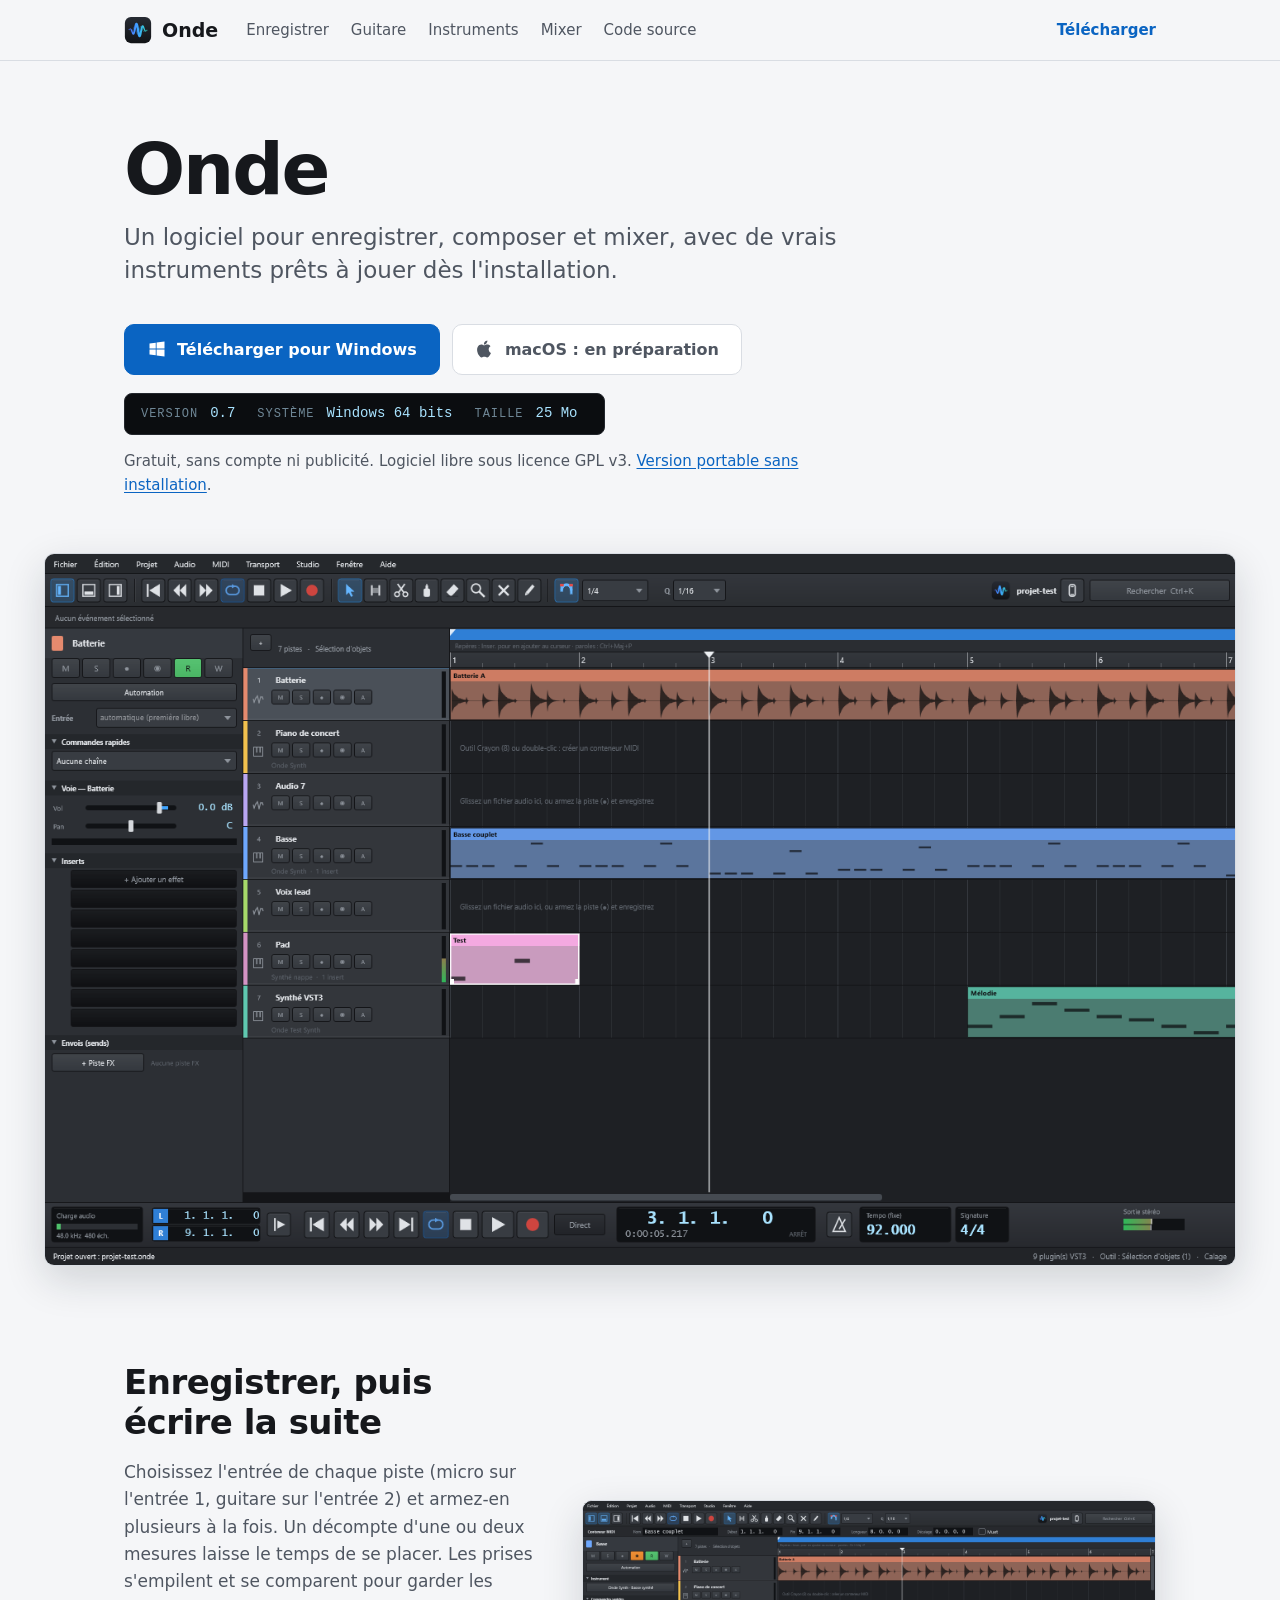
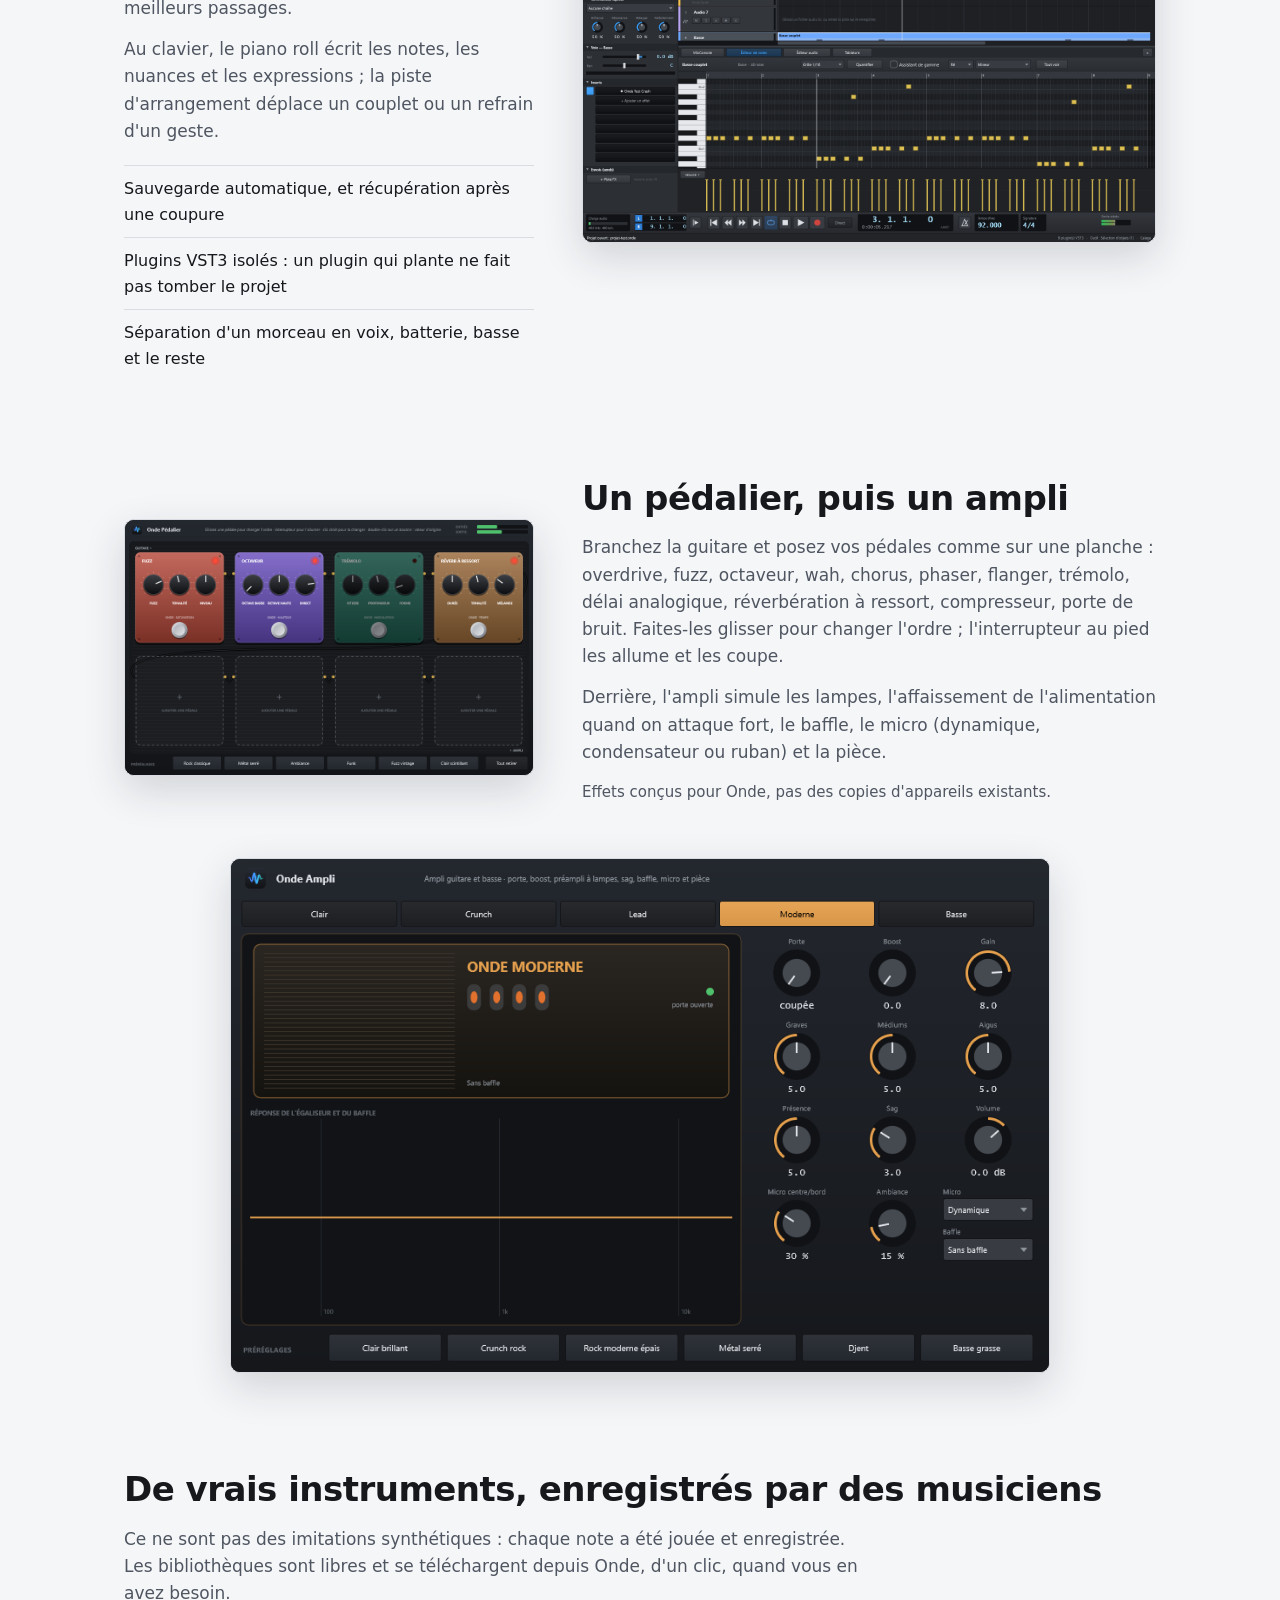
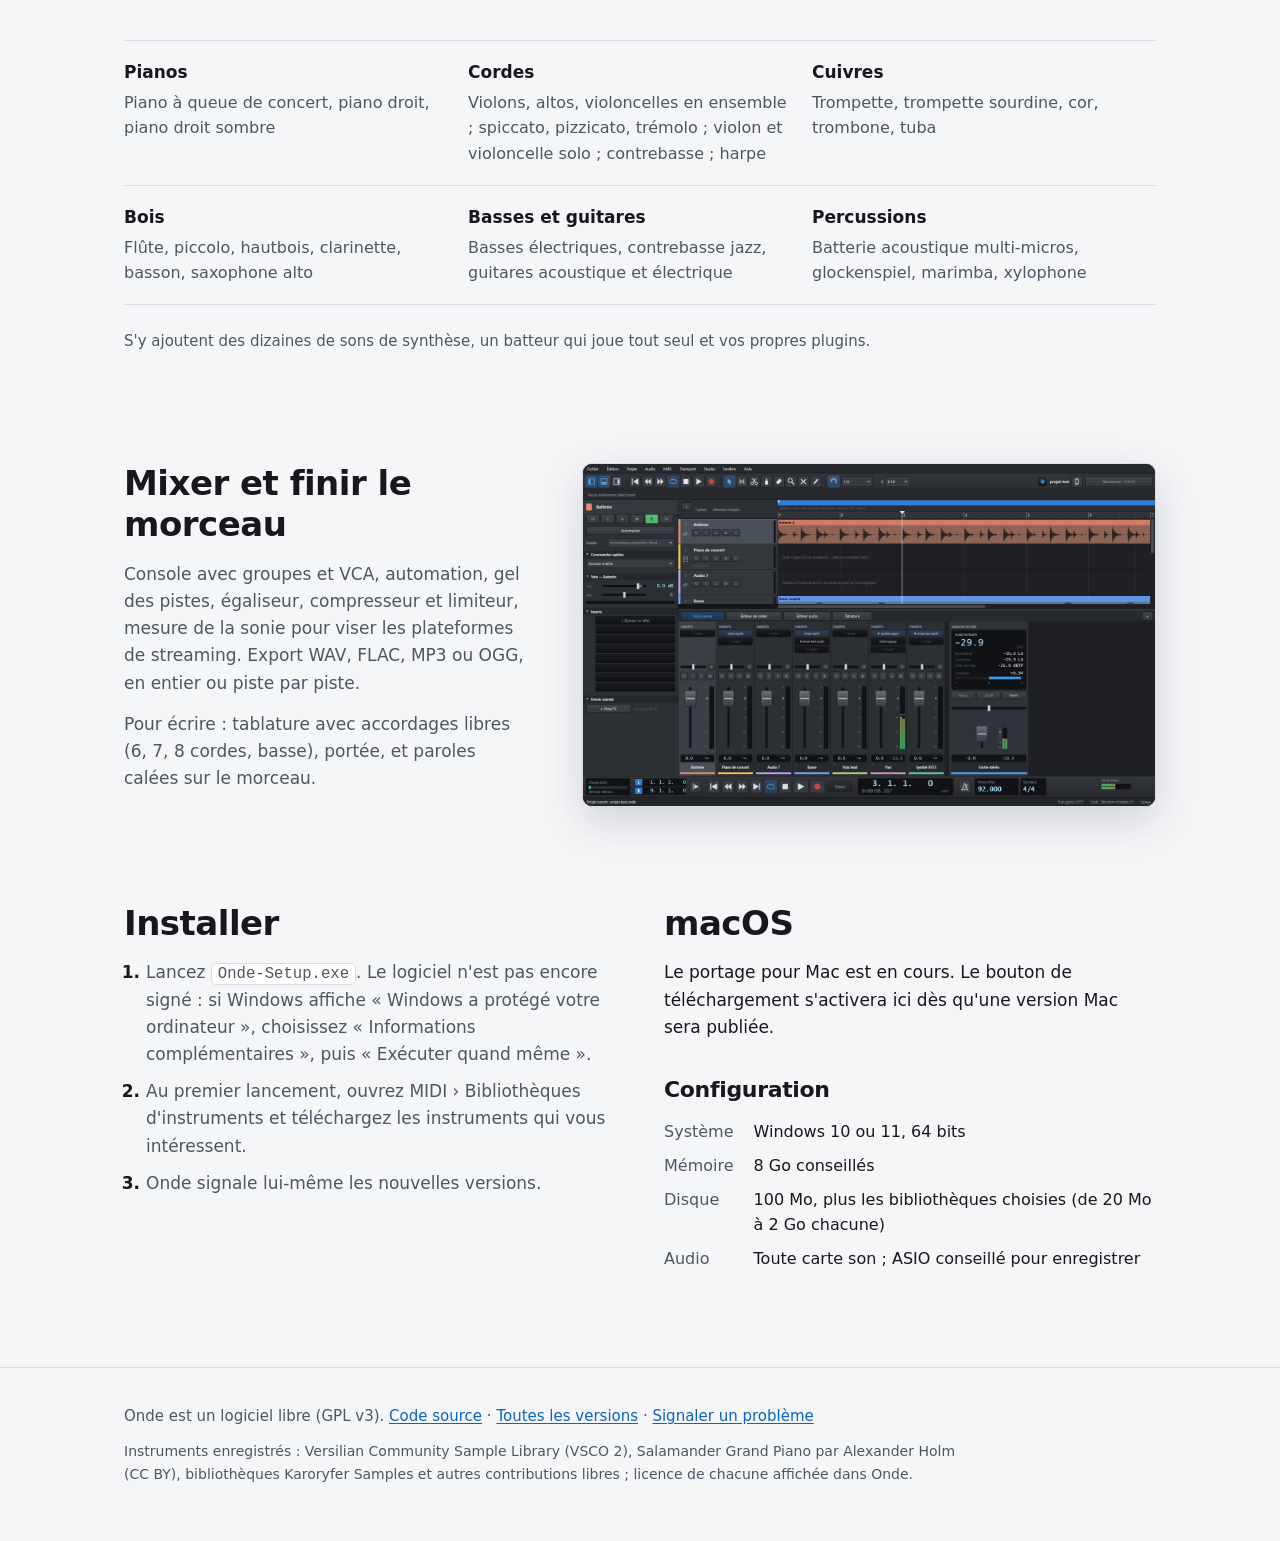
==== site/index.html @ ce25ace5 "Onde 0.7 : pédalier, ampli plus réaliste, instruments réels, page de téléchargement - Onde Pédalier " ====
<!doctype html>
<html lang="fr">
<head>
<meta charset="utf-8">
<meta name="viewport" content="width=device-width, initial-scale=1">
<meta http-equiv="Content-Security-Policy" content="default-src 'none'; script-src 'self'; style-src 'self'; img-src 'self'; connect-src https://api.github.com; base-uri 'none'; form-action 'none'">
<meta name="referrer" content="no-referrer">
<meta name="color-scheme" content="dark light">
<title>Onde · logiciel de musique libre pour Windows et macOS</title>
<meta name="description" content="Onde est un logiciel de musique libre et gratuit : enregistrement, piano roll, mixage, vrais instruments enregistrés, ampli et pédalier guitare, batteur, tablature.">
<meta property="og:title" content="Onde · logiciel de musique libre">
<meta property="og:description" content="Enregistrer, composer et mixer, avec de vrais instruments prêts à jouer. Gratuit et libre.">
<meta property="og:image" content="images/arrangement.png">
<link rel="icon" type="image/svg+xml" href="images/logo.svg">
<link rel="icon" type="image/png" sizes="32x32" href="images/logo-32.png">
<link rel="apple-touch-icon" href="images/logo-192.png">
<link rel="stylesheet" href="site.css">
<script src="site.js" defer></script>
</head>
<body>
<a class="skip" href="#contenu">Aller au contenu</a>

<header class="bar">
  <div class="wrap bar-in">
    <a class="brand" href="#haut" aria-label="Onde, haut de la page">
      <img src="images/logo.svg" width="28" height="28" alt="">
      <span>Onde</span>
    </a>
    <nav aria-label="Sections">
      <a href="#enregistrer">Enregistrer</a>
      <a href="#guitare">Guitare</a>
      <a href="#instruments">Instruments</a>
      <a href="#mixer">Mixer</a>
      <a href="https://github.com/SkaiKruw/daw-waveform-en-mieux" rel="noopener">Code source</a>
    </nav>
    <a class="bar-cta" href="#telecharger">Télécharger</a>
  </div>
</header>

<main id="contenu">
  <section class="hero" id="haut">
    <div class="wrap">
      <h1>Onde</h1>
      <p class="tagline">Un logiciel pour enregistrer, composer et mixer, avec de vrais instruments prêts à jouer dès l'installation.</p>

      <div class="get" id="telecharger">
        <div class="get-actions">
          <a class="button primary" id="win-btn" href="https://github.com/SkaiKruw/daw-waveform-en-mieux/releases/latest" rel="noopener">
            <svg aria-hidden="true" viewBox="0 0 24 24"><path d="M3 5.5 10.5 4.4v7.1H3zM11.5 4.3 21 3v8.5h-9.5zM3 12.5h7.5v7.1L3 18.5zM11.5 12.5H21V21l-9.5-1.3z"/></svg>
            <span>Télécharger pour Windows</span>
          </a>
          <a class="button" id="mac-btn" href="#mac">
            <svg aria-hidden="true" viewBox="0 0 24 24"><path d="M16.4 12.6c0-2.6 2.1-3.8 2.2-3.9-1.2-1.8-3.1-2-3.7-2-1.6-.2-3.1.9-3.9.9-.8 0-2-.9-3.4-.9-1.7 0-3.3 1-4.2 2.6-1.8 3.1-.5 7.7 1.3 10.2.9 1.2 1.9 2.6 3.2 2.6 1.3-.1 1.8-.8 3.3-.8 1.6 0 2 .8 3.4.8 1.4 0 2.3-1.3 3.1-2.5 1-1.4 1.4-2.8 1.4-2.9 0 0-2.7-1-2.7-4.1zM13.8 5c.7-.9 1.2-2 1-3.2-1 .1-2.3.7-3 1.6-.7.8-1.2 2-1.1 3.1 1.2.1 2.3-.6 3.1-1.5z"/></svg>
            <span id="mac-label">macOS : en préparation</span>
          </a>
        </div>
        <div class="lcd" aria-live="polite">
          <span class="lcd-key">VERSION</span><span class="lcd-val" id="rel-version">0.7</span>
          <span class="lcd-key">SYSTÈME</span><span class="lcd-val">Windows 64 bits</span>
          <span class="lcd-key">TAILLE</span><span class="lcd-val" id="rel-size">25 Mo</span>
          <span class="lcd-key" id="rel-date-key" hidden>PUBLIÉE</span><span class="lcd-val" id="rel-date" hidden></span>
        </div>
        <p class="fine">Gratuit, sans compte ni publicité. Logiciel libre sous licence GPL v3.
          <a id="win-zip" href="https://github.com/SkaiKruw/daw-waveform-en-mieux/releases/latest" rel="noopener">Version portable sans installation</a>.</p>
      </div>
    </div>
    <div class="wrap wide">
      <img class="shot" src="images/arrangement.png" width="1440" height="860"
           alt="Fenêtre principale d'Onde : pistes de batterie, basse, guitare et voix, régions colorées sur la ligne de temps, barre de transport en haut.">
    </div>
  </section>

  <section class="feature" id="enregistrer" aria-labelledby="t-enr">
    <div class="wrap split">
      <div class="text">
        <h2 id="t-enr">Enregistrer, puis écrire la suite</h2>
        <p>Choisissez l'entrée de chaque piste (micro sur l'entrée 1, guitare sur l'entrée 2) et armez-en plusieurs à la fois. Un décompte d'une ou deux mesures laisse le temps de se placer. Les prises s'empilent et se comparent pour garder les meilleurs passages.</p>
        <p>Au clavier, le piano roll écrit les notes, les nuances et les expressions ; la piste d'arrangement déplace un couplet ou un refrain d'un geste.</p>
        <ul class="facts">
          <li>Sauvegarde automatique, et récupération après une coupure</li>
          <li>Plugins VST3 isolés : un plugin qui plante ne fait pas tomber le projet</li>
          <li>Séparation d'un morceau en voix, batterie, basse et le reste</li>
        </ul>
      </div>
      <img class="shot" src="images/piano-roll.png" width="1440" height="860" loading="lazy"
           alt="Piano roll d'Onde : notes d'une mélodie sur une grille, vélocités en dessous.">
    </div>
  </section>

  <section class="feature" id="guitare" aria-labelledby="t-gtr">
    <div class="wrap split reverse">
      <div class="text">
        <h2 id="t-gtr">Un pédalier, puis un ampli</h2>
        <p>Branchez la guitare et posez vos pédales comme sur une planche : overdrive, fuzz, octaveur, wah, chorus, phaser, flanger, trémolo, délai analogique, réverbération à ressort, compresseur, porte de bruit. Faites-les glisser pour changer l'ordre ; l'interrupteur au pied les allume et les coupe.</p>
        <p>Derrière, l'ampli simule les lampes, l'affaissement de l'alimentation quand on attaque fort, le baffle, le micro (dynamique, condensateur ou ruban) et la pièce.</p>
        <p class="note">Effets conçus pour Onde, pas des copies d'appareils existants.</p>
      </div>
      <img class="shot" src="images/pedalier.png" width="960" height="600" loading="lazy"
           alt="Onde Pédalier : quatre pédales reliées par des câbles (fuzz, octaveur, trémolo éteint, réverbération à ressort) et quatre emplacements libres.">
    </div>
    <div class="wrap">
      <img class="shot narrow" src="images/ampli.png" width="940" height="590" loading="lazy"
           alt="Onde Ampli : modèles Clair, Crunch, Lead, Moderne et Basse, façade avec lampes, boutons de gain, égaliseur, sag, micro et ambiance.">
    </div>
  </section>

  <section class="feature" id="instruments" aria-labelledby="t-ins">
    <div class="wrap">
      <h2 id="t-ins">De vrais instruments, enregistrés par des musiciens</h2>
      <p class="lead">Ce ne sont pas des imitations synthétiques : chaque note a été jouée et enregistrée. Les bibliothèques sont libres et se téléchargent depuis Onde, d'un clic, quand vous en avez besoin.</p>
      <div class="families">
        <div><h3>Pianos</h3><p>Piano à queue de concert, piano droit, piano droit sombre</p></div>
        <div><h3>Cordes</h3><p>Violons, altos, violoncelles en ensemble ; spiccato, pizzicato, trémolo ; violon et violoncelle solo ; contrebasse ; harpe</p></div>
        <div><h3>Cuivres</h3><p>Trompette, trompette sourdine, cor, trombone, tuba</p></div>
        <div><h3>Bois</h3><p>Flûte, piccolo, hautbois, clarinette, basson, saxophone alto</p></div>
        <div><h3>Basses et guitares</h3><p>Basses électriques, contrebasse jazz, guitares acoustique et électrique</p></div>
        <div><h3>Percussions</h3><p>Batterie acoustique multi-micros, glockenspiel, marimba, xylophone</p></div>
      </div>
      <p class="note">S'y ajoutent des dizaines de sons de synthèse, un batteur qui joue tout seul et vos propres plugins.</p>
    </div>
  </section>

  <section class="feature" id="mixer" aria-labelledby="t-mix">
    <div class="wrap split">
      <div class="text">
        <h2 id="t-mix">Mixer et finir le morceau</h2>
        <p>Console avec groupes et VCA, automation, gel des pistes, égaliseur, compresseur et limiteur, mesure de la sonie pour viser les plateformes de streaming. Export WAV, FLAC, MP3 ou OGG, en entier ou piste par piste.</p>
        <p>Pour écrire : tablature avec accordages libres (6, 7, 8 cordes, basse), portée, et paroles calées sur le morceau.</p>
      </div>
      <img class="shot" src="images/mixeur.png" width="1440" height="860" loading="lazy"
           alt="Console de mixage d'Onde : tranches avec vumètres, faders, envois et effets.">
    </div>
  </section>

  <section class="install" aria-labelledby="t-inst">
    <div class="wrap split top">
      <div>
        <h2 id="t-inst">Installer</h2>
        <ol>
          <li>Lancez <code>Onde-Setup.exe</code>. Le logiciel n'est pas encore signé : si Windows affiche « Windows a protégé votre ordinateur », choisissez « Informations complémentaires », puis « Exécuter quand même ».</li>
          <li>Au premier lancement, ouvrez MIDI › Bibliothèques d'instruments et téléchargez les instruments qui vous intéressent.</li>
          <li>Onde signale lui-même les nouvelles versions.</li>
        </ol>
        <p class="note" id="checksum"></p>
      </div>
      <div id="mac">
        <h2>macOS</h2>
        <p id="mac-text">Le portage pour Mac est en cours. Le bouton de téléchargement s'activera ici dès qu'une version Mac sera publiée.</p>
        <h2 class="sp">Configuration</h2>
        <dl class="specs">
          <dt>Système</dt><dd>Windows 10 ou 11, 64 bits</dd>
          <dt>Mémoire</dt><dd>8 Go conseillés</dd>
          <dt>Disque</dt><dd>100 Mo, plus les bibliothèques choisies (de 20 Mo à 2 Go chacune)</dd>
          <dt>Audio</dt><dd>Toute carte son ; ASIO conseillé pour enregistrer</dd>
        </dl>
      </div>
    </div>
  </section>
</main>

<footer>
  <div class="wrap foot">
    <p>Onde est un logiciel libre (GPL v3). <a href="https://github.com/SkaiKruw/daw-waveform-en-mieux" rel="noopener">Code source</a> · <a href="https://github.com/SkaiKruw/daw-waveform-en-mieux/releases" rel="noopener">Toutes les versions</a> · <a href="https://github.com/SkaiKruw/daw-waveform-en-mieux/issues" rel="noopener">Signaler un problème</a></p>
    <p class="credits">Instruments enregistrés : Versilian Community Sample Library (VSCO 2), Salamander Grand Piano par Alexander Holm (CC BY), bibliothèques Karoryfer Samples et autres contributions libres ; licence de chacune affichée dans Onde.</p>
  </div>
</footer>
</body>
</html>
---- site/site.css ----
/* Onde : page de téléchargement. Couleurs reprises du logiciel (thème sombre par défaut, clair si le système le demande). */
:root {
  --surface: #111316;      /* fond */
  --raised: #1b1e23;       /* blocs */
  --line: #2c3037;
  --text: #e8eaed;
  --text-2: #a3a9b2;
  --accent: #3fa4ff;       /* liens, action principale */
  --on-accent: #06121f;
  --lcd-bg: #0b0d10;
  --lcd: #a9e3ff;          /* chiffres de l'afficheur, comme le compteur d'Onde */
  --lcd-key: #6f8796;
  --shadow: 0 18px 50px rgba(0, 0, 0, .45);
  color-scheme: dark;
}
@media (prefers-color-scheme: light) {
  :root {
    --surface: #f5f6f8;
    --raised: #ffffff;
    --line: #d9dde3;
    --text: #16181c;
    --text-2: #4f5661;
    --accent: #0a64c2;
    --on-accent: #ffffff;
    --shadow: 0 14px 40px rgba(20, 30, 45, .16);
    color-scheme: light;
  }
}
@media (prefers-contrast: more) {
  :root { --text-2: var(--text); --line: var(--text-2); }
}

* { box-sizing: border-box; }
html { scroll-behavior: smooth; scroll-padding-top: 72px; }
@media (prefers-reduced-motion: reduce) { html { scroll-behavior: auto; } }
body {
  margin: 0;
  background: var(--surface);
  color: var(--text);
  font: 17px/1.6 "Segoe UI Variable Text", "Segoe UI", -apple-system, BlinkMacSystemFont, system-ui, sans-serif;
  -webkit-text-size-adjust: 100%;
}
img { max-width: 100%; height: auto; display: block; }
a { color: var(--accent); text-underline-offset: 2px; }
a:hover { text-decoration-thickness: 2px; }
:focus-visible { outline: 3px solid var(--accent); outline-offset: 3px; border-radius: 4px; }
code { font: .92em ui-monospace, "Cascadia Mono", Consolas, monospace; background: var(--raised); border: 1px solid var(--line); padding: 1px 6px; border-radius: 5px; }

.wrap { max-width: 1080px; margin: 0 auto; padding: 0 24px; }
.wrap.wide { max-width: 1240px; }
@media (max-width: 600px) { .wrap { padding: 0 16px; } }

.skip { position: absolute; left: 12px; top: -60px; background: var(--accent); color: var(--on-accent); padding: 8px 14px; border-radius: 8px; z-index: 10; }
.skip:focus { top: 12px; }

/* Barre du haut */
.bar { position: sticky; top: 0; z-index: 5; background: var(--surface); border-bottom: 1px solid var(--line); }
.bar-in { display: flex; align-items: center; gap: 28px; height: 60px; }
.brand { display: flex; align-items: center; gap: 10px; color: var(--text); text-decoration: none; font-weight: 650; font-size: 19px; }
.bar nav { display: flex; gap: 22px; font-size: 15px; }
.bar nav a { color: var(--text-2); text-decoration: none; }
.bar nav a:hover { color: var(--text); }
.bar-cta { margin-left: auto; font-size: 15px; font-weight: 600; text-decoration: none; }
@media (max-width: 860px) { .bar nav { display: none; } }

/* En-tête */
.hero { padding: 72px 0 0; }
.hero h1 { font-size: clamp(44px, 7vw, 72px); line-height: 1; letter-spacing: -0.03em; margin: 0 0 16px; font-weight: 700; }
.tagline { font-size: clamp(19px, 2.2vw, 23px); line-height: 1.45; color: var(--text-2); max-width: 34em; margin: 0 0 36px; }

.get { margin-bottom: 56px; }
.get-actions { display: flex; flex-wrap: wrap; gap: 12px; margin-bottom: 18px; }
.button {
  display: inline-flex; align-items: center; gap: 10px; min-height: 48px; padding: 12px 22px;
  border-radius: 10px; border: 1px solid var(--line); background: var(--raised); color: var(--text);
  font-weight: 600; font-size: 16px; text-decoration: none;
}
.button svg { width: 20px; height: 20px; fill: currentColor; flex: none; }
.button:hover { border-color: var(--text-2); }
.button.primary { background: var(--accent); border-color: var(--accent); color: var(--on-accent); }
.button.primary:hover { filter: brightness(1.07); }
.button[aria-disabled="true"] { color: var(--text-2); }
@media (max-width: 520px) { .button { width: 100%; justify-content: center; } }

/* L'afficheur : même allure que le compteur du logiciel */
.lcd {
  display: inline-grid; grid-auto-flow: column; grid-template-rows: auto; align-items: baseline; gap: 4px 12px;
  background: var(--lcd-bg); border: 1px solid #23272d; border-radius: 8px; padding: 10px 16px;
  font: 14px/1.4 ui-monospace, "Cascadia Mono", Consolas, monospace;
}
.lcd-key { color: var(--lcd-key); font-size: 12px; letter-spacing: .08em; }
.lcd-val { color: var(--lcd); margin-right: 10px; }
@media (max-width: 600px) { .lcd { display: grid; grid-auto-flow: row; grid-template-columns: auto 1fr; } .lcd-val { margin-right: 0; } }
.lcd-val { white-space: nowrap; }
.fine { font-size: 15px; color: var(--text-2); margin: 14px 0 0; max-width: 46em; }

.shot { border-radius: 10px; border: 1px solid var(--line); box-shadow: var(--shadow); background: #1e2024; }
.shot.narrow { max-width: 820px; margin: 40px auto 0; }

/* Sections */
.feature, .install { padding: 96px 0 0; }
.install { padding-bottom: 96px; }
h2 { font-size: clamp(26px, 3.2vw, 34px); line-height: 1.2; letter-spacing: -0.015em; margin: 0 0 16px; }
h2.sp { margin-top: 36px; font-size: 22px; }
h3 { font-size: 17px; margin: 0 0 4px; }
p { margin: 0 0 14px; }
.text p { color: var(--text-2); }
.lead { color: var(--text-2); max-width: 44em; margin-bottom: 32px; }
.note { font-size: 15px; color: var(--text-2); }

.split { display: grid; grid-template-columns: 5fr 7fr; gap: 48px; align-items: center; }
.split.reverse > .text { order: 2; }
.split.top { align-items: start; grid-template-columns: 1fr 1fr; }
@media (max-width: 880px) {
  .split, .split.top { grid-template-columns: 1fr; gap: 28px; }
  .split.reverse > .text { order: 0; }
}

.facts { list-style: none; padding: 0; margin: 20px 0 0; }
.facts li { padding: 10px 0; border-top: 1px solid var(--line); font-size: 16px; }

.families { display: grid; grid-template-columns: repeat(3, 1fr); border-top: 1px solid var(--line); }
.families > div { padding: 18px 20px 18px 0; border-bottom: 1px solid var(--line); }
.families p { color: var(--text-2); font-size: 16px; margin: 0; }
@media (max-width: 880px) { .families { grid-template-columns: 1fr 1fr; } }
@media (max-width: 560px) { .families { grid-template-columns: 1fr; } }
.families + .note { margin-top: 24px; }

.install ol { padding-left: 22px; margin: 0 0 16px; }
.install li { margin-bottom: 10px; color: var(--text-2); }
.install li::marker { color: var(--text); font-weight: 600; }
.specs { display: grid; grid-template-columns: auto 1fr; gap: 8px 20px; margin: 0; font-size: 16px; }
.specs dt { color: var(--text-2); }
.specs dd { margin: 0; }
#checksum { word-break: break-all; font-family: ui-monospace, "Cascadia Mono", Consolas, monospace; font-size: 13px; }

footer { border-top: 1px solid var(--line); padding: 32px 0 48px; font-size: 15px; color: var(--text-2); }
.foot p { margin: 0 0 8px; max-width: 60em; }
.credits { font-size: 14px; }
.foot a { display: inline-block; padding: 4px 0; }
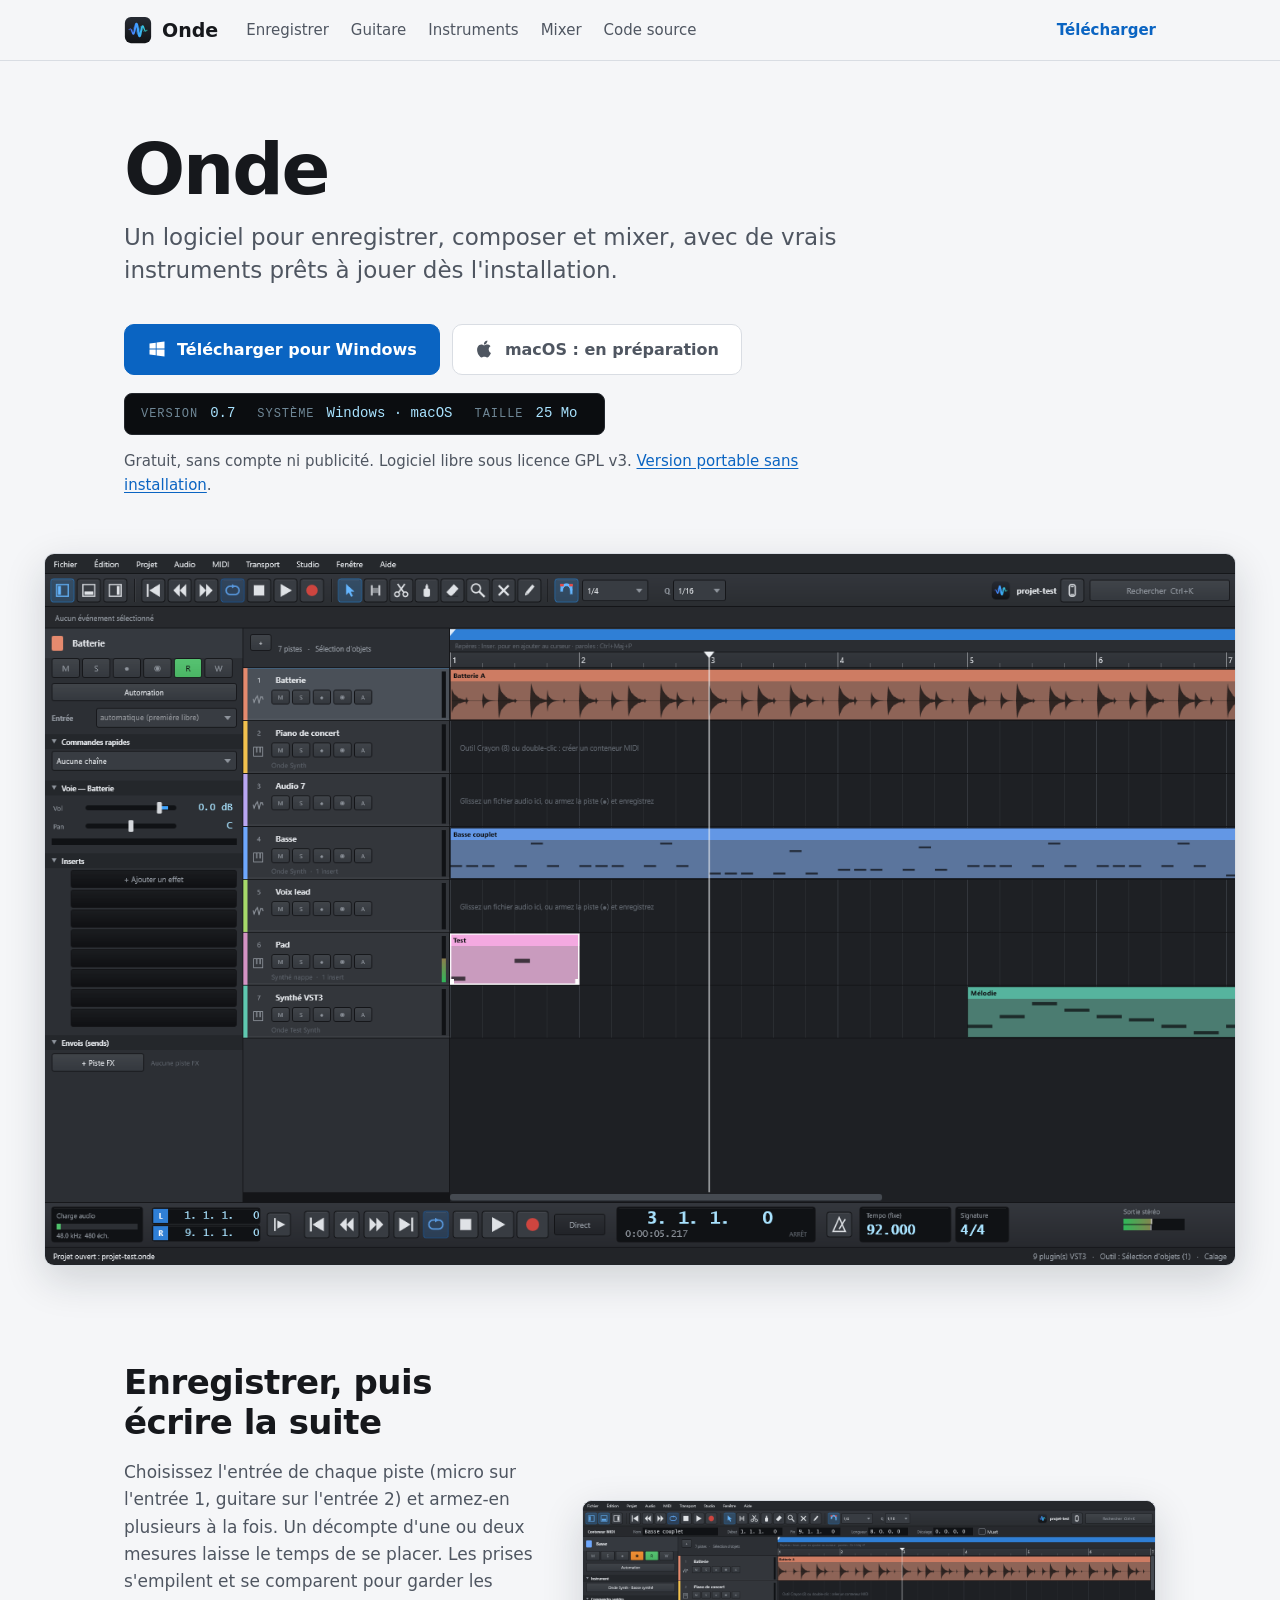
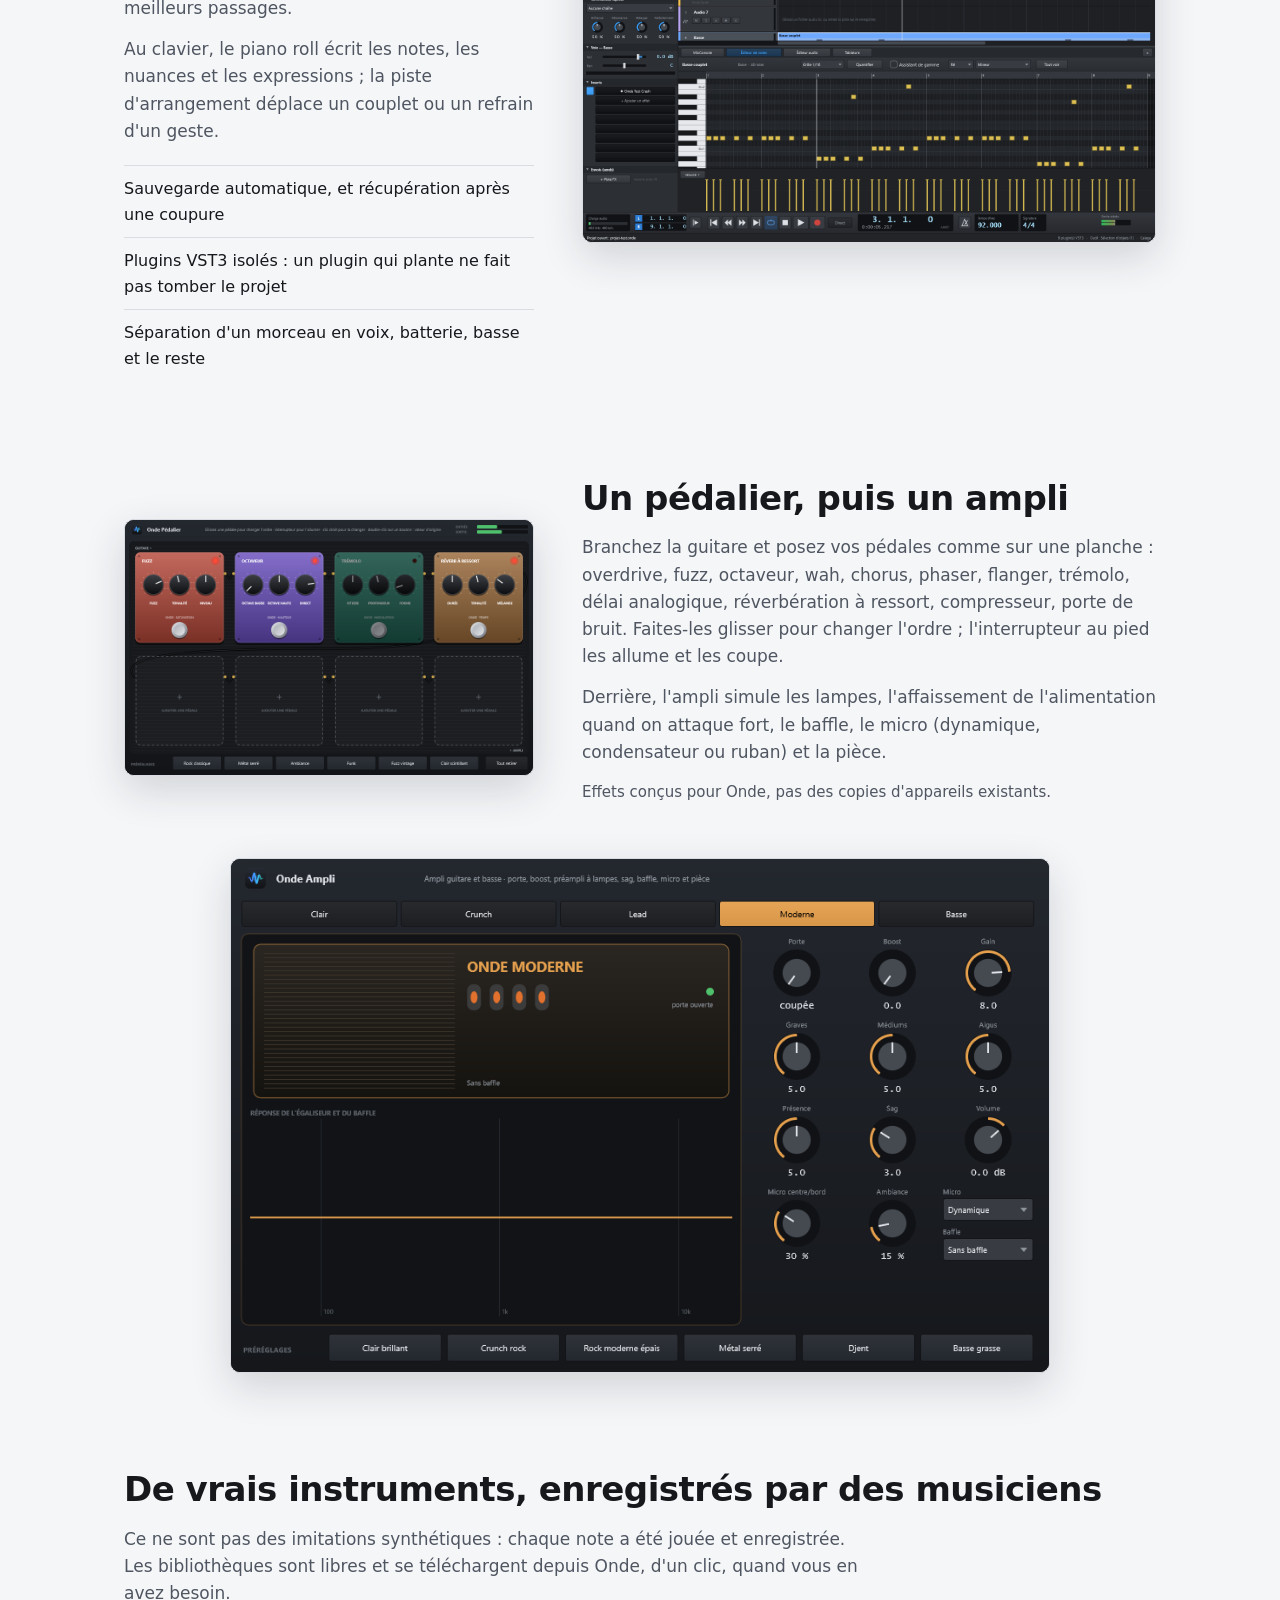
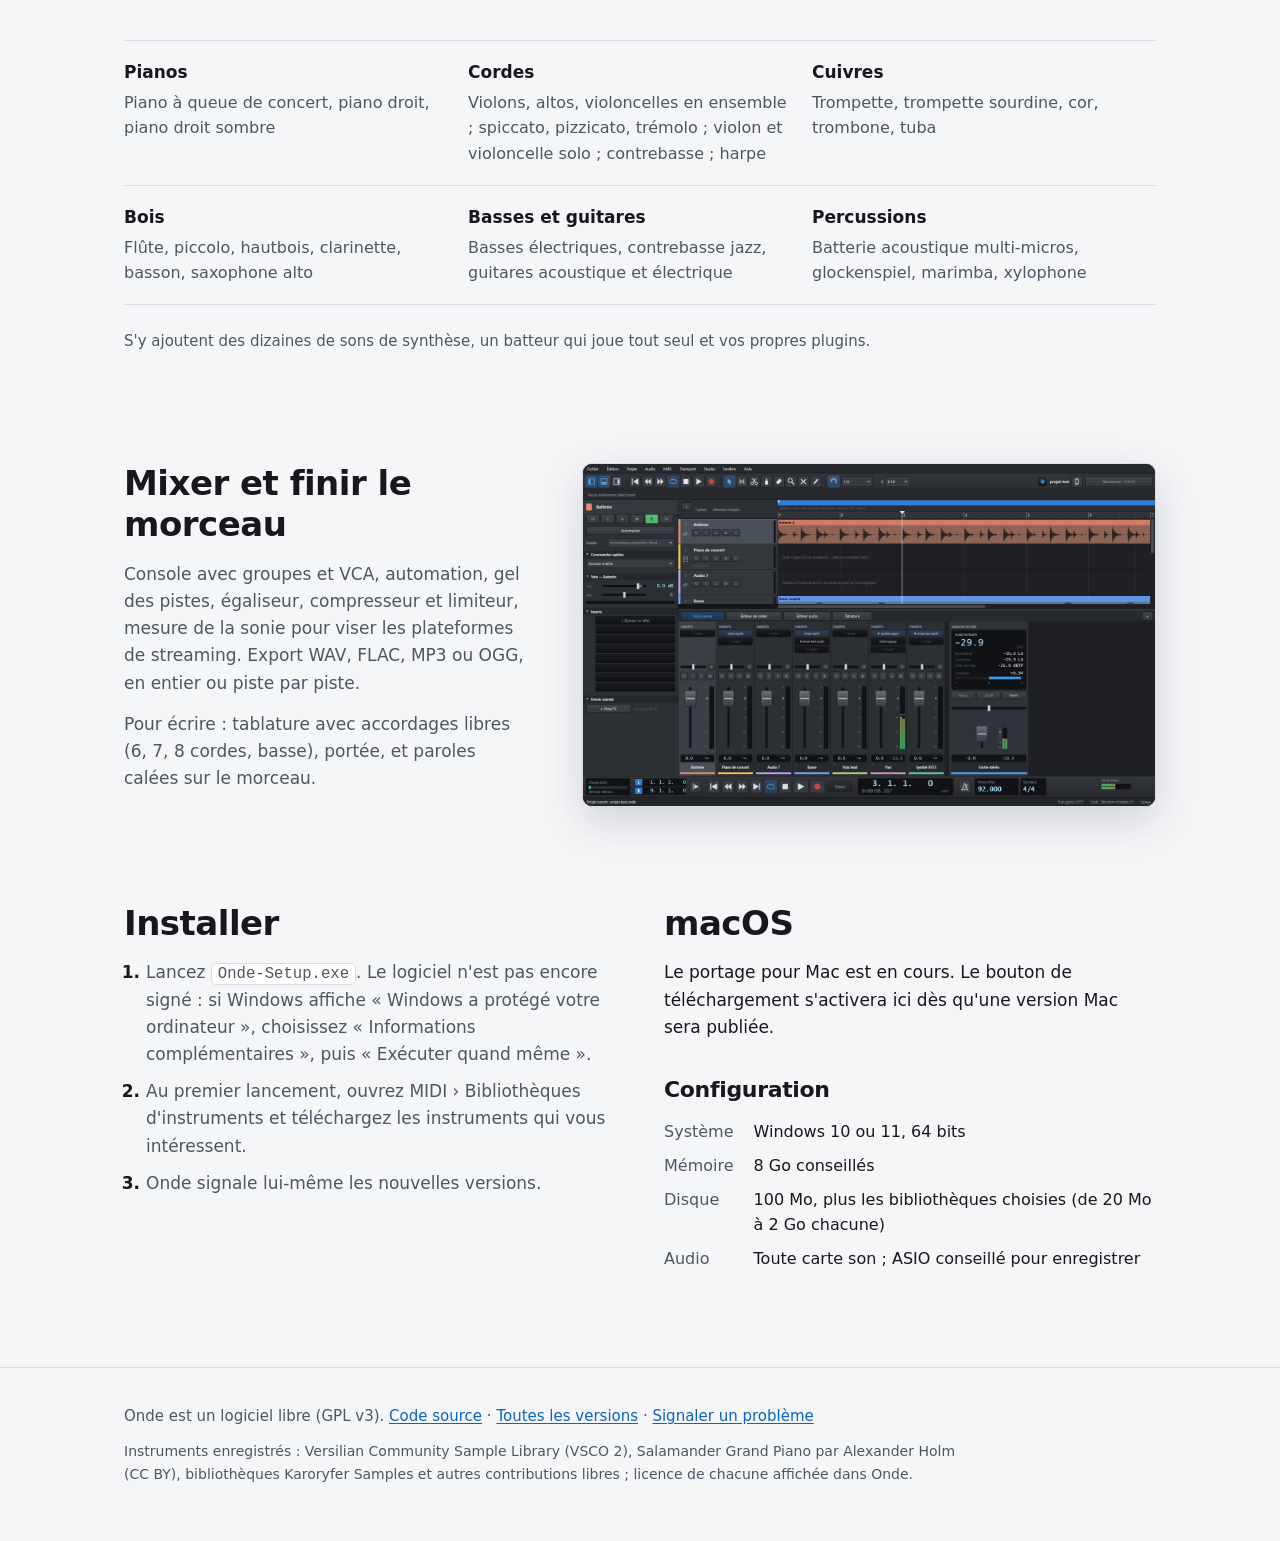
==== commit 5779210d: "Page de téléchargement : afficheur Windows et macOS Co-Authored-By: Claude Opus 5.5 <noreply@anthrop" ====
--- a/site/index.html
+++ b/site/index.html
@@ -56,7 +56,7 @@
         </div>
         <div class="lcd" aria-live="polite">
           <span class="lcd-key">VERSION</span><span class="lcd-val" id="rel-version">0.7</span>
-          <span class="lcd-key">SYSTÈME</span><span class="lcd-val">Windows 64 bits</span>
+          <span class="lcd-key">SYSTÈME</span><span class="lcd-val">Windows · macOS</span>
           <span class="lcd-key">TAILLE</span><span class="lcd-val" id="rel-size">25 Mo</span>
           <span class="lcd-key" id="rel-date-key" hidden>PUBLIÉE</span><span class="lcd-val" id="rel-date" hidden></span>
         </div>
--- a/site/site.css
+++ b/site/site.css
@@ -95,7 +95,7 @@
 .fine { font-size: 15px; color: var(--text-2); margin: 14px 0 0; max-width: 46em; }
 
 .shot { border-radius: 10px; border: 1px solid var(--line); box-shadow: var(--shadow); background: #1e2024; }
-.shot.narrow { max-width: 820px; margin: 40px auto 0; }
+.shot.narrow { max-width: min(820px, 100%); margin: 40px auto 0; }
 
 /* Sections */
 .feature, .install { padding: 96px 0 0; }
